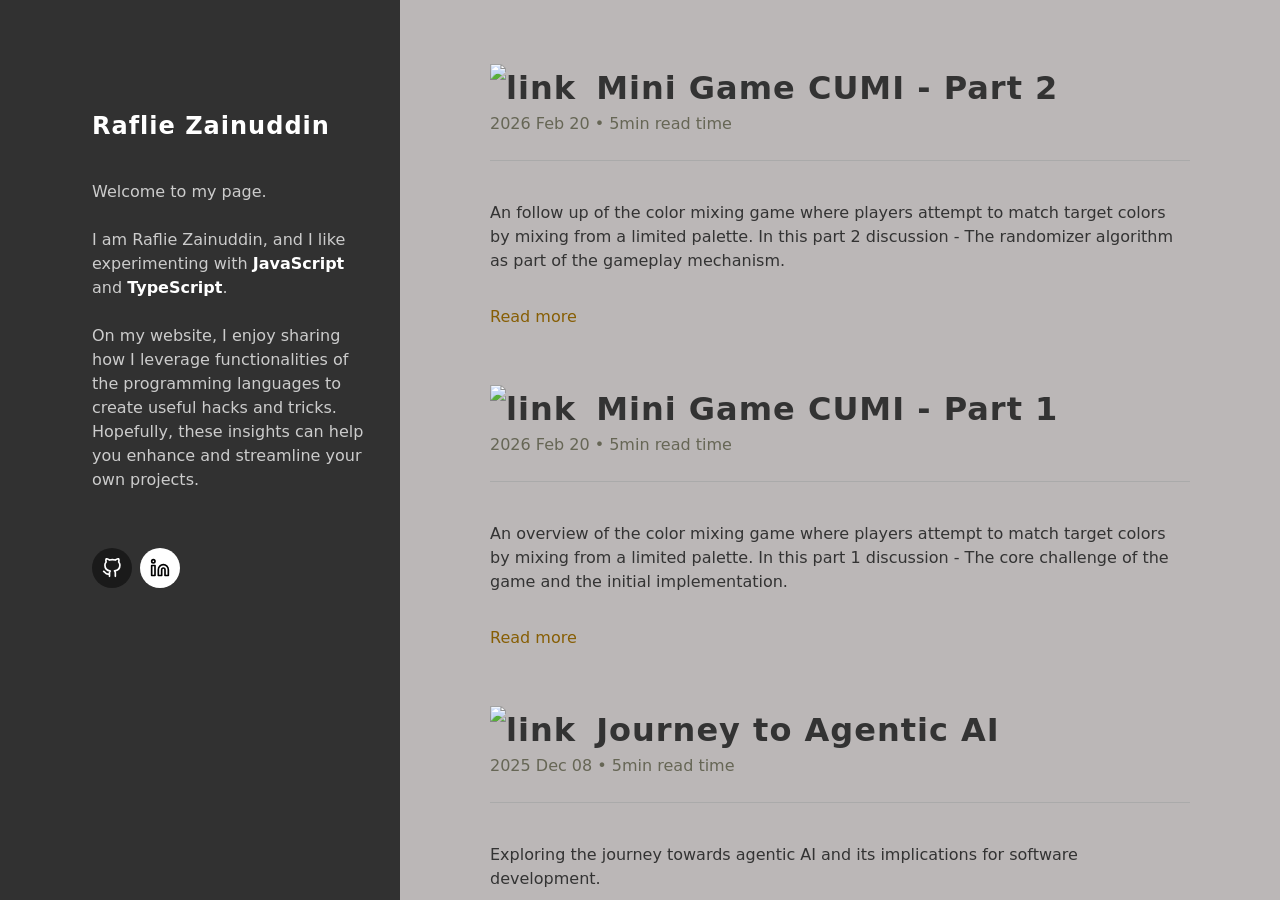
==== docs/index.html @ eeb4c4b3 "Fix description for Mini Game CUMI - Part 2" ====
<!DOCTYPE html>

<meta name="title" content="raflie.com | Home" />
<meta name="description" content="I enjoy sharing how I leverage functionalities of the programming languages to create useful hacks and tricks. Hopefully, these insights can help you enhance and streamline your own projects." />
<meta name="keywords" content="typescript,programming,javascript,software engineering,array,data structure" />
<meta name="robots" content="index, follow" />
<meta http-equiv="Content-Type" content="text/html; charset=utf-8" />
<meta name="language" content="English" />
<meta name="revisit-after" content="30 days" />
<meta name="author" content="Raflie Zainuddin <rafolwen98@gmail.com>" />
<meta name="viewport" content="width=device-width, initial-scale=1.0" />

<head>
  <link rel="stylesheet" href="index.css" />
  <title>raflie.com | Home</title>
</head>

<style>
  .header-container {
    flex-shrink: 0;
    flex-grow: 0;
    flex-basis: 400px;
    background: #313131;
    min-height: 100dvh;
    min-height: 100vh;
  }

  .header-content {
    padding-top: 24px;
    padding-right: 32px;
    padding-bottom: 24px;
    padding-left: 92px;
  }

  .content-container {
    flex: 1;
    height: 100dvh;
    height: 100vh;
    overflow-y: auto;
    background-color: #bbb7b7;
    color: #333;
  }

  .content-content {
    padding: 64px 72px;
    max-width: 700px;
    margin: auto;
  }

  .blog-title {
    font-weight: 700;
    font-size: 32px;
    letter-spacing: 1px;
  }

  .blog-timestamp {
    color: #665;
  }

  @media (max-width: 768px) {
    .header-container {
      flex: 1;
      background: #313131;
      min-height: unset;
      min-height: unset;
    }

    .header-content {
      padding: 32px 40px;
    }

    .content-container {
      height: unset;
      height: unset;
    }

    .content-content {
      padding: 40px;
    }
  }
</style>

<body>
  <div class="flex-row md-flex-col width-full">
    <div class="flex-col header-container">
      <div class="flex-col header-content" style="gap: 24px">
        <div style="padding-top: 60px"></div>
        <div style="letter-spacing: 1px; padding-bottom: 12px">
          <a
            href="https://raflie.com/#"
            style="font-size: 24px; font-weight: 700; color: white"
            >Raflie Zainuddin</a
          >
        </div>
        <div style="color: #cccccc; font-size: 16px; font-weight: 400">
          Welcome to my page.
        </div>
        <div style="color: #cccccc; font-size: 16px; font-weight: 400">
          I am Raflie Zainuddin, and I like experimenting with
          <span style="color: white; font-weight: 700">JavaScript</span> and
          <span style="color: white; font-weight: 700">TypeScript</span>.
        </div>
        <div style="color: #cccccc; font-size: 16px; font-weight: 400">
          On my website, I enjoy sharing how I leverage functionalities of the
          programming languages to create useful hacks and tricks. Hopefully,
          these insights can help you enhance and streamline your own projects.
        </div>

        <div style="display: flex; margin-top: 32px; gap: 8px">
          <div style="background-color: #1a1a1a; border-radius: 999px">
            <a
              href="https://github.com/ye-yu"
              style="
                display: flex;
                align-items: center;
                justify-content: center;
                width: 40px;
                height: 40px;
              "
            >
              <svg
                style="stroke: white"
                xmlns="http://www.w3.org/2000/svg"
                width="20"
                height="20"
                viewBox="0 0 24 24"
                fill="none"
                stroke="currentColor"
                stroke-width="2"
                stroke-linecap="round"
                stroke-linejoin="round"
                class="feather feather-github"
              >
                <path
                  d="M9 19c-5 1.5-5-2.5-7-3m14 6v-3.87a3.37 3.37 0 0 0-.94-2.61c3.14-.35 6.44-1.54 6.44-7A5.44 5.44 0 0 0 20 4.77 5.07 5.07 0 0 0 19.91 1S18.73.65 16 2.48a13.38 13.38 0 0 0-7 0C6.27.65 5.09 1 5.09 1A5.07 5.07 0 0 0 5 4.77a5.44 5.44 0 0 0-1.5 3.78c0 5.42 3.3 6.61 6.44 7A3.37 3.37 0 0 0 9 18.13V22"
                ></path>
              </svg>
            </a>
          </div>

          <div style="background-color: white; border-radius: 999px">
            <a
              href="https://linkedin.com/in/raflie"
              style="
                display: flex;
                align-items: center;
                justify-content: center;
                min-width: 40px;
                height: 40px;
                gap: 8px;
              "
            >
              <svg
                style="stroke: black"
                xmlns="http://www.w3.org/2000/svg"
                width="20"
                height="20"
                viewBox="0 0 24 24"
                fill="none"
                stroke="currentColor"
                stroke-width="2"
                stroke-linecap="round"
                stroke-linejoin="round"
                class="feather feather-linkedin"
              >
                <path
                  d="M16 8a6 6 0 0 1 6 6v7h-4v-7a2 2 0 0 0-2-2 2 2 0 0 0-2 2v7h-4v-7a6 6 0 0 1 6-6z"
                ></path>
                <rect x="2" y="9" width="4" height="12"></rect>
                <circle cx="4" cy="4" r="2"></circle>
              </svg>
            </a>
          </div>
        </div>
      </div>
    </div>
    <div class="content-container">
      <div class="flex-col content-content" style="gap: 40px">
        <div class="flex-col" name="blog-container" style="gap: 24px">
  <div class="flex-col" name="blog-header">
    
    <div class="blog-title">
      <span style="padding-right: 8px">
        <img src="assets/link.svg" alt="link" />
      </span>
      <a href="008-mini-game-CUMI-p2.html" style="color: #333; font-weight: 700">
        Mini Game CUMI - Part 2
      </a>
    </div>
    <div class="blog-timestamp">2026 Feb 20 &bull; 5min read time</div>
  </div>
  <div class="divider"></div>
  <div class="flex-col" name="blog-content"><p>An follow up of the color mixing game where players attempt to match target colors by mixing from a limited palette. In this part 2 discussion - The randomizer algorithm as part of the gameplay mechanism.</p>

<p><a href="008-mini-game-CUMI-p2.html">Read more</a></p></div>
</div>

<div class="flex-col" name="blog-container" style="gap: 24px">
  <div class="flex-col" name="blog-header">
    
    <div class="blog-title">
      <span style="padding-right: 8px">
        <img src="assets/link.svg" alt="link" />
      </span>
      <a href="007-mini-game-CUMI-p1.html" style="color: #333; font-weight: 700">
        Mini Game CUMI - Part 1
      </a>
    </div>
    <div class="blog-timestamp">2026 Feb 20 &bull; 5min read time</div>
  </div>
  <div class="divider"></div>
  <div class="flex-col" name="blog-content"><p>An overview of the color mixing game where players attempt to match target colors by mixing from a limited palette. In this part 1 discussion - The core challenge of the game and the initial implementation.</p>

<p><a href="007-mini-game-CUMI-p1.html">Read more</a></p></div>
</div>

<div class="flex-col" name="blog-container" style="gap: 24px">
  <div class="flex-col" name="blog-header">
    
    <div class="blog-title">
      <span style="padding-right: 8px">
        <img src="assets/link.svg" alt="link" />
      </span>
      <a href="006-journey-to-agentic-ai.html" style="color: #333; font-weight: 700">
        Journey to Agentic AI
      </a>
    </div>
    <div class="blog-timestamp">2025 Dec 08 &bull; 5min read time</div>
  </div>
  <div class="divider"></div>
  <div class="flex-col" name="blog-content"><p>Exploring the journey towards agentic AI and its implications for software development.</p>

<p><a href="006-journey-to-agentic-ai.html">Read more</a></p></div>
</div>

<div class="flex-col" name="blog-container" style="gap: 24px">
  <div class="flex-col" name="blog-header">
    
    <div class="blog-title">
      <span style="padding-right: 8px">
        <img src="assets/link.svg" alt="link" />
      </span>
      <a href="005-most-used-js-utils.html" style="color: #333; font-weight: 700">
        My most used JS utils
      </a>
    </div>
    <div class="blog-timestamp">2025 May 20 &bull; 5min read time</div>
  </div>
  <div class="divider"></div>
  <div class="flex-col" name="blog-content"><p>A collection of my most used JS utils: range, delays, chunked, and rate limiters</p>

<p><a href="005-most-used-js-utils.html">Read more</a></p></div>
</div>

<div class="flex-col" name="blog-container" style="gap: 24px">
  <div class="flex-col" name="blog-header">
    
    <div class="blog-title">
      <span style="padding-right: 8px">
        <img src="assets/link.svg" alt="link" />
      </span>
      <a href="004-fun-with-js-array.html" style="color: #333; font-weight: 700">
        Fun with JS Proxy | Array View
      </a>
    </div>
    <div class="blog-timestamp">2024 July 31 &bull; 5min read time</div>
  </div>
  <div class="divider"></div>
  <div class="flex-col" name="blog-content"><p>Learn how to use JavaScript&#39;s Proxy object to simplify accessing elements in an array by their unique identifier. This approach eliminates redundancy by allowing direct access to array elements using keys, while maintaining standard array functionalities. The implementation involves creating a custom <code>toArrayView</code> function that uses Proxy to enhance array behavior.</p>

<p><a href="004-fun-with-js-array.html">Read more</a></p></div>
</div>

<div class="flex-col" name="blog-container" style="gap: 24px">
  <div class="flex-col" name="blog-header">
    
    <div class="blog-title">
      <span style="padding-right: 8px">
        <img src="assets/link.svg" alt="link" />
      </span>
      <a href="003-2023_05_01_nestjs_event_listener_abstract_class_factory.html" style="color: #333; font-weight: 700">
        [NestJS] Event listener class factory
      </a>
    </div>
    <div class="blog-timestamp">2024 Sep 01 &bull; 7min read time</div>
  </div>
  <div class="divider"></div>
  <div class="flex-col" name="blog-content"><p>In this blog post, I discover a new technique in instantiating an event listener class in NestJS with the help of NestJS Event Emitter package. This helps in TypeScript compiler to notify missing implemented property with the correct event data class.</p>

<p><a href="003-2023_05_01_nestjs_event_listener_abstract_class_factory.html">Read more</a></p></div>
</div>

<div class="flex-col" name="blog-container" style="gap: 24px">
  <div class="flex-col" name="blog-header">
    
    <div class="blog-title">
      <span style="padding-right: 8px">
        <img src="assets/link.svg" alt="link" />
      </span>
      <a href="002-2023_05_00_golang_convert_struct_to_map.html" style="color: #333; font-weight: 700">
        [Golang] Convert struct to map
      </a>
    </div>
    <div class="blog-timestamp">2023 Jun 01 &bull; 4min read time</div>
  </div>
  <div class="divider"></div>
  <div class="flex-col" name="blog-content"><p>I demonstrate how to use Golang reflect package to retrieve exported struct fields and value to convert them into a map of key string recursively</p>

<p><a href="002-2023_05_00_golang_convert_struct_to_map.html">Read more</a></p></div>
</div>

<div class="flex-col" name="blog-container" style="gap: 24px">
  <div class="flex-col" name="blog-header">
    
    <div class="blog-title">
      <span style="padding-right: 8px">
        <img src="assets/link.svg" alt="link" />
      </span>
      <a href="001-2023_05_00_python_list_stream.html" style="color: #333; font-weight: 700">
        Python list stream
      </a>
    </div>
    <div class="blog-timestamp">2023 May 1st &bull; 3min read time</div>
  </div>
  <div class="divider"></div>
  <div class="flex-col" name="blog-content"><p>Inspired by Java Streams util, I built a similar utility class that is lightweight and has less lines of code</p>

<p><a href="001-2023_05_00_python_list_stream.html">Read more</a></p></div>
</div>

      </div>
    </div>
  </div>
</body>

<link
  rel="stylesheet"
  href="https://cdnjs.cloudflare.com/ajax/libs/highlight.js/11.9.0/styles/default.min.css"
/>
<script src="https://cdnjs.cloudflare.com/ajax/libs/highlight.js/11.9.0/highlight.min.js"></script>
<script src="https://cdnjs.cloudflare.com/ajax/libs/highlight.js/11.9.0/languages/typescript.min.js"></script>
<script src="https://cdnjs.cloudflare.com/ajax/libs/highlight.js/11.9.0/languages/go.min.js"></script>

<style>
  .hljs {
    border-radius: 4px;
    background-color: #afacac;
  }
</style>
---- docs/index.css ----
:root {
  font-family: Inter, system-ui, Avenir, Helvetica, Arial, sans-serif;
  /* font-family: "Roboto Mono", "Courier New", Courier, monospace; */
  line-height: 1.5;
  font-weight: 400;

  color-scheme: light dark;
  color: rgba(255, 255, 255, 0.87);
  background-color: #242424;

  font-synthesis: none;
  text-rendering: optimizeLegibility;
  -webkit-font-smoothing: antialiased;
  -moz-osx-font-smoothing: grayscale;
}

a {
  font-weight: 500;
  color: #875e04;
  text-decoration: inherit;
}

a:hover {
  color: #a1720e;
  text-decoration: underline;
}

body {
  margin: 0;
  display: flex;
  place-items: center;
  min-width: 320px;
  min-height: 100vh;
}

h1 {
  font-size: 32px;
  line-height: 1.1;
}

h2 {
  font-size: 28px;
  line-height: 1.1;
}

h3 {
  font-size: 24px;
  line-height: 1.1;
}

#app {
  width: 100%;
  height: 100vh;
  height: 100dvh;
  background-color: #545b65;
}

.logo {
  height: 6em;
  padding: 1.5em;
  will-change: filter;
  transition: filter 300ms;
}
.logo:hover {
  filter: drop-shadow(0 0 2em #646cffaa);
}
.logo.vanilla:hover {
  filter: drop-shadow(0 0 2em #3178c6aa);
}

.card {
  padding: 2em;
}

.read-the-docs {
  color: #888;
}

button {
  border-radius: 8px;
  border: 1px solid transparent;
  padding: 0.6em 1.2em;
  font-size: 1em;
  font-weight: 500;
  font-family: inherit;
  background-color: #1a1a1a;
  cursor: pointer;
  transition: transform 0.25s;
}
button:hover {
  transform: translate(-1px, -1px);
}
button:focus,
button:focus-visible {
  outline: 4px auto -webkit-focus-ring-color;
}

@media (prefers-color-scheme: light) {
  :root {
    color: #213547;
    background-color: #ffffff;
  }
  a:hover {
    color: #747bff;
  }
  button {
    background-color: #f9f9f9;
  }
}

.flex-col {
  display: flex;
  flex-direction: column;
}

.flex-row {
  display: flex;
  flex-direction: row;
}

@media (max-width: 768px) {
  .md-flex-col {
    display: flex;
    flex-direction: column;
  }

  .md-flex-row {
    display: flex;
    flex-direction: row;
  }
}

.px-40px {
  padding-left: 40px;
  padding-right: 40px;
}

.font-bold-16px {
  font-weight: bold;
  font-size: 16px;
}

.font-bold-12px {
  font-weight: bold;
  font-size: 12px;
}

.button-default {
  display: inline-block;
  background-color: #0076cb;
  font-weight: bold;
  font-size: 12px;
  border-radius: 4px;
}

.button-default:focus-visible,
.button-default:focus,
.button-default:active {
  outline: none;
}

.color-p1 {
  color: #6ec2ff;
}

.main-section {
  padding-top: 20px;
  padding-bottom: 20px;
  background-image: url(./assets/bg.png);
  background-position: center;
  background-size: cover;
}

.divider {
  height: 1px;
  width: 100%;
  background-color: #aaa;
}

code {
  background-color: #aaa;
  padding: 2px;
}

.width-full {
  width: 100%;
}
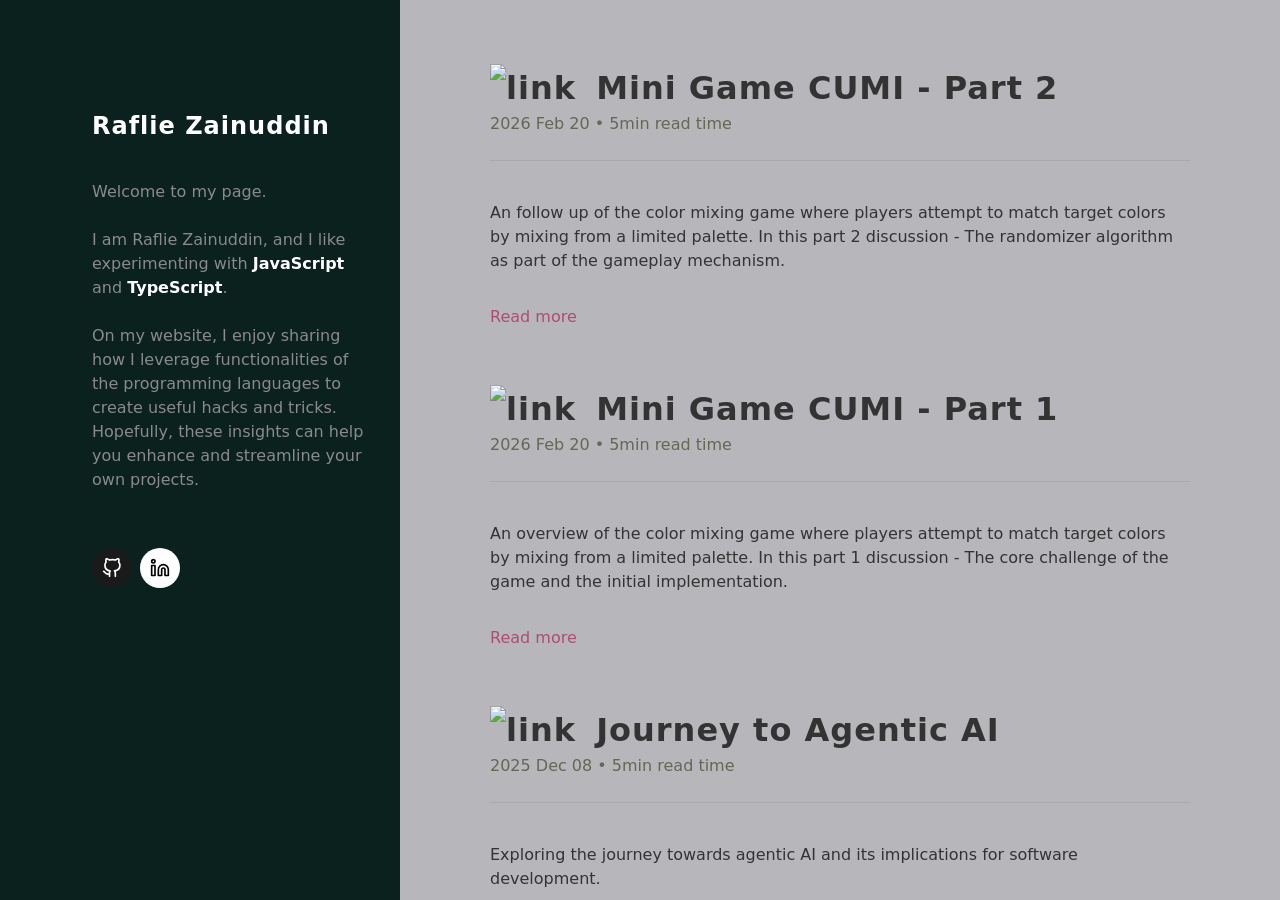
==== commit 6d350d24: "change color scheme" ====
--- a/docs/index.html
+++ b/docs/index.html
@@ -20,7 +20,7 @@
     flex-shrink: 0;
     flex-grow: 0;
     flex-basis: 400px;
-    background: #313131;
+    background: #0a211e;
     min-height: 100dvh;
     min-height: 100vh;
   }
@@ -37,7 +37,7 @@
     height: 100dvh;
     height: 100vh;
     overflow-y: auto;
-    background-color: #bbb7b7;
+    background-color: #b7b7bb;
     color: #333;
   }
 
@@ -71,12 +71,17 @@
 
     .content-container {
       height: unset;
-      height: unset;
     }
 
     .content-content {
       padding: 40px;
     }
+  }
+
+  .header-text {
+    color: #8a8a8a;
+    font-size: 16px;
+    font-weight: 400
   }
 </style>
 
@@ -86,21 +91,17 @@
       <div class="flex-col header-content" style="gap: 24px">
         <div style="padding-top: 60px"></div>
         <div style="letter-spacing: 1px; padding-bottom: 12px">
-          <a
-            href="https://raflie.com/#"
-            style="font-size: 24px; font-weight: 700; color: white"
-            >Raflie Zainuddin</a
-          >
-        </div>
-        <div style="color: #cccccc; font-size: 16px; font-weight: 400">
+          <a href="https://raflie.com/#" style="font-size: 24px; font-weight: 700; color: white">Raflie Zainuddin</a>
+        </div>
+        <div class="header-text">
           Welcome to my page.
         </div>
-        <div style="color: #cccccc; font-size: 16px; font-weight: 400">
+        <div class="header-text">
           I am Raflie Zainuddin, and I like experimenting with
           <span style="color: white; font-weight: 700">JavaScript</span> and
           <span style="color: white; font-weight: 700">TypeScript</span>.
         </div>
-        <div style="color: #cccccc; font-size: 16px; font-weight: 400">
+        <div class="header-text">
           On my website, I enjoy sharing how I leverage functionalities of the
           programming languages to create useful hacks and tricks. Hopefully,
           these insights can help you enhance and streamline your own projects.
@@ -108,64 +109,36 @@
 
         <div style="display: flex; margin-top: 32px; gap: 8px">
           <div style="background-color: #1a1a1a; border-radius: 999px">
-            <a
-              href="https://github.com/ye-yu"
-              style="
+            <a href="https://github.com/ye-yu" style="
                 display: flex;
                 align-items: center;
                 justify-content: center;
                 width: 40px;
                 height: 40px;
-              "
-            >
-              <svg
-                style="stroke: white"
-                xmlns="http://www.w3.org/2000/svg"
-                width="20"
-                height="20"
-                viewBox="0 0 24 24"
-                fill="none"
-                stroke="currentColor"
-                stroke-width="2"
-                stroke-linecap="round"
-                stroke-linejoin="round"
-                class="feather feather-github"
-              >
+              ">
+              <svg style="stroke: white" xmlns="http://www.w3.org/2000/svg" width="20" height="20" viewBox="0 0 24 24"
+                fill="none" stroke="currentColor" stroke-width="2" stroke-linecap="round" stroke-linejoin="round"
+                class="feather feather-github">
                 <path
-                  d="M9 19c-5 1.5-5-2.5-7-3m14 6v-3.87a3.37 3.37 0 0 0-.94-2.61c3.14-.35 6.44-1.54 6.44-7A5.44 5.44 0 0 0 20 4.77 5.07 5.07 0 0 0 19.91 1S18.73.65 16 2.48a13.38 13.38 0 0 0-7 0C6.27.65 5.09 1 5.09 1A5.07 5.07 0 0 0 5 4.77a5.44 5.44 0 0 0-1.5 3.78c0 5.42 3.3 6.61 6.44 7A3.37 3.37 0 0 0 9 18.13V22"
-                ></path>
+                  d="M9 19c-5 1.5-5-2.5-7-3m14 6v-3.87a3.37 3.37 0 0 0-.94-2.61c3.14-.35 6.44-1.54 6.44-7A5.44 5.44 0 0 0 20 4.77 5.07 5.07 0 0 0 19.91 1S18.73.65 16 2.48a13.38 13.38 0 0 0-7 0C6.27.65 5.09 1 5.09 1A5.07 5.07 0 0 0 5 4.77a5.44 5.44 0 0 0-1.5 3.78c0 5.42 3.3 6.61 6.44 7A3.37 3.37 0 0 0 9 18.13V22">
+                </path>
               </svg>
             </a>
           </div>
 
           <div style="background-color: white; border-radius: 999px">
-            <a
-              href="https://linkedin.com/in/raflie"
-              style="
+            <a href="https://linkedin.com/in/raflie" style="
                 display: flex;
                 align-items: center;
                 justify-content: center;
                 min-width: 40px;
                 height: 40px;
                 gap: 8px;
-              "
-            >
-              <svg
-                style="stroke: black"
-                xmlns="http://www.w3.org/2000/svg"
-                width="20"
-                height="20"
-                viewBox="0 0 24 24"
-                fill="none"
-                stroke="currentColor"
-                stroke-width="2"
-                stroke-linecap="round"
-                stroke-linejoin="round"
-                class="feather feather-linkedin"
-              >
-                <path
-                  d="M16 8a6 6 0 0 1 6 6v7h-4v-7a2 2 0 0 0-2-2 2 2 0 0 0-2 2v7h-4v-7a6 6 0 0 1 6-6z"
-                ></path>
+              ">
+              <svg style="stroke: black" xmlns="http://www.w3.org/2000/svg" width="20" height="20" viewBox="0 0 24 24"
+                fill="none" stroke="currentColor" stroke-width="2" stroke-linecap="round" stroke-linejoin="round"
+                class="feather feather-linkedin">
+                <path d="M16 8a6 6 0 0 1 6 6v7h-4v-7a2 2 0 0 0-2-2 2 2 0 0 0-2 2v7h-4v-7a6 6 0 0 1 6-6z"></path>
                 <rect x="2" y="9" width="4" height="12"></rect>
                 <circle cx="4" cy="4" r="2"></circle>
               </svg>
@@ -333,10 +306,7 @@
   </div>
 </body>
 
-<link
-  rel="stylesheet"
-  href="https://cdnjs.cloudflare.com/ajax/libs/highlight.js/11.9.0/styles/default.min.css"
-/>
+<link rel="stylesheet" href="https://cdnjs.cloudflare.com/ajax/libs/highlight.js/11.9.0/styles/default.min.css" />
 <script src="https://cdnjs.cloudflare.com/ajax/libs/highlight.js/11.9.0/highlight.min.js"></script>
 <script src="https://cdnjs.cloudflare.com/ajax/libs/highlight.js/11.9.0/languages/typescript.min.js"></script>
 <script src="https://cdnjs.cloudflare.com/ajax/libs/highlight.js/11.9.0/languages/go.min.js"></script>
@@ -346,4 +316,4 @@
     border-radius: 4px;
     background-color: #afacac;
   }
-</style>
+</style>
--- a/docs/index.css
+++ b/docs/index.css
@@ -16,12 +16,12 @@
 
 a {
   font-weight: 500;
-  color: #875e04;
+  color: #af4c72;
   text-decoration: inherit;
 }
 
 a:hover {
-  color: #a1720e;
+  color: #843553;
   text-decoration: underline;
 }
 
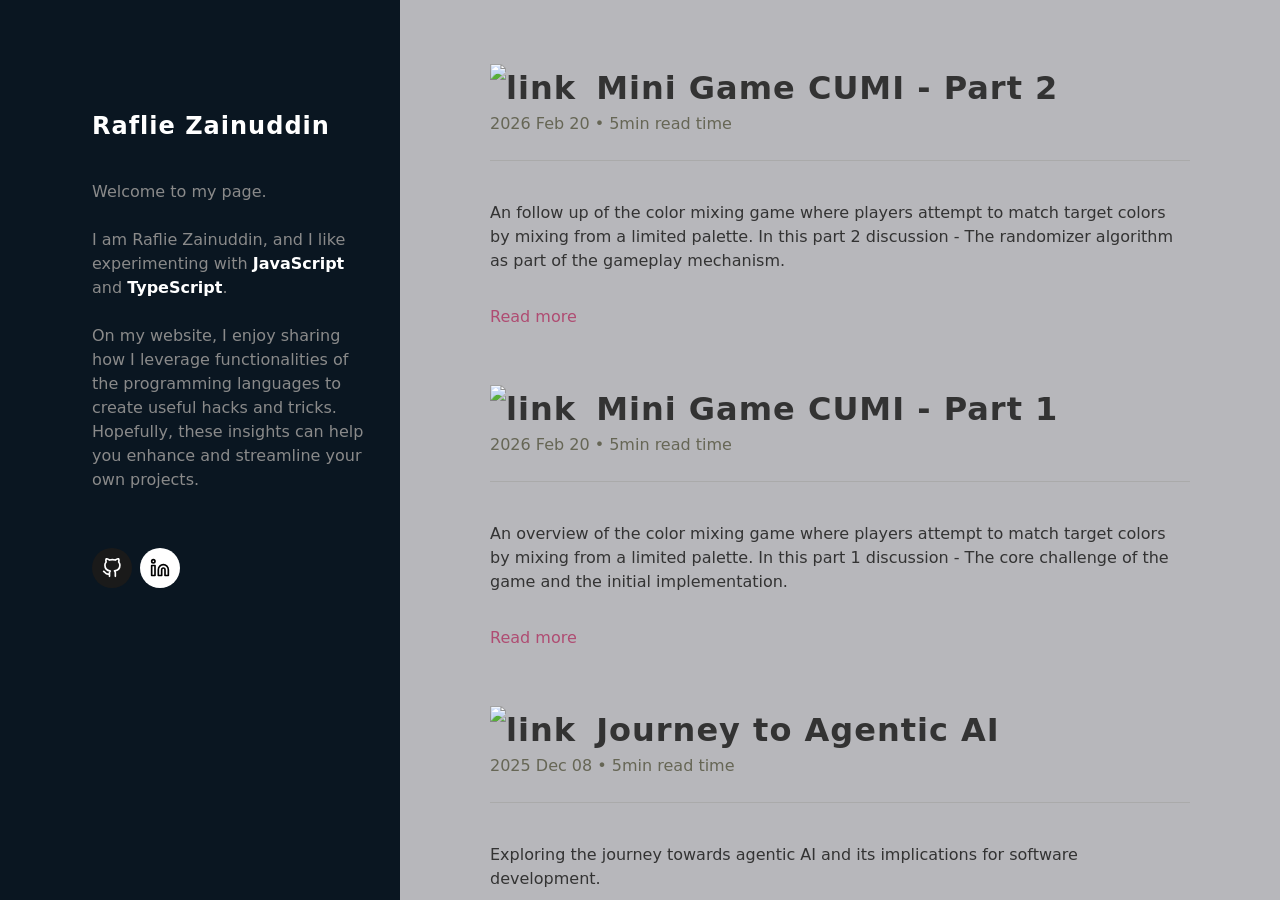
==== commit c3ef3ce4: "fix header color scheme" ====
--- a/docs/index.html
+++ b/docs/index.html
@@ -20,7 +20,7 @@
     flex-shrink: 0;
     flex-grow: 0;
     flex-basis: 400px;
-    background: #0a211e;
+    background: #0a1621;
     min-height: 100dvh;
     min-height: 100vh;
   }
@@ -60,7 +60,6 @@
   @media (max-width: 768px) {
     .header-container {
       flex: 1;
-      background: #313131;
       min-height: unset;
       min-height: unset;
     }
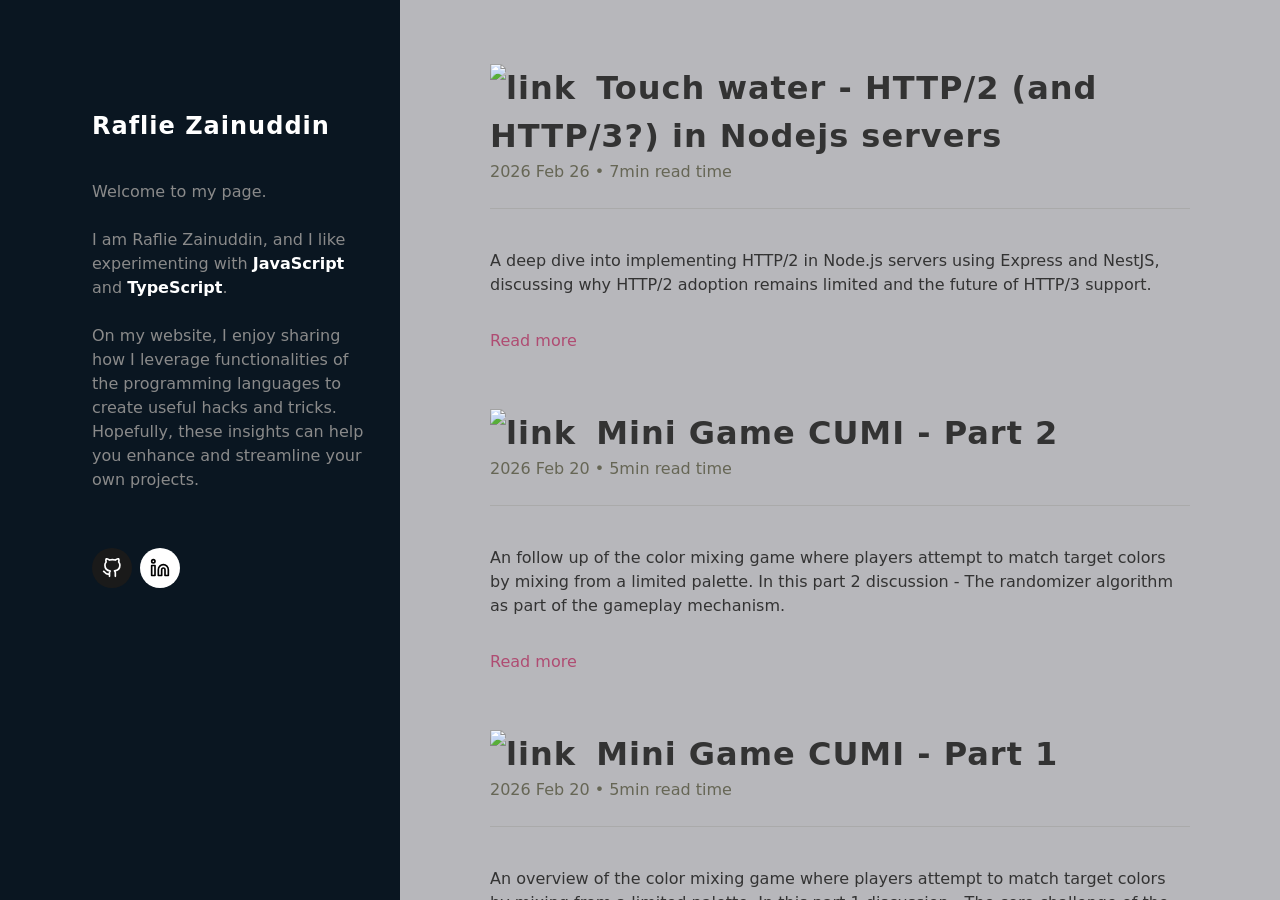
==== commit 228b0507: "Add 009 HTTP/2 (and HTTP/3?) in Nodejs servers" ====
--- a/docs/index.html
+++ b/docs/index.html
@@ -155,6 +155,25 @@
       <span style="padding-right: 8px">
         <img src="assets/link.svg" alt="link" />
       </span>
+      <a href="009-nodejs-with-http2.html" style="color: #333; font-weight: 700">
+        Touch water - HTTP/2 (and HTTP/3?) in Nodejs servers
+      </a>
+    </div>
+    <div class="blog-timestamp">2026 Feb 26 &bull; 7min read time</div>
+  </div>
+  <div class="divider"></div>
+  <div class="flex-col" name="blog-content"><p>A deep dive into implementing HTTP/2 in Node.js servers using Express and NestJS, discussing why HTTP/2 adoption remains limited and the future of HTTP/3 support.</p>
+
+<p><a href="009-nodejs-with-http2.html">Read more</a></p></div>
+</div>
+
+<div class="flex-col" name="blog-container" style="gap: 24px">
+  <div class="flex-col" name="blog-header">
+    
+    <div class="blog-title">
+      <span style="padding-right: 8px">
+        <img src="assets/link.svg" alt="link" />
+      </span>
       <a href="008-mini-game-CUMI-p2.html" style="color: #333; font-weight: 700">
         Mini Game CUMI - Part 2
       </a>
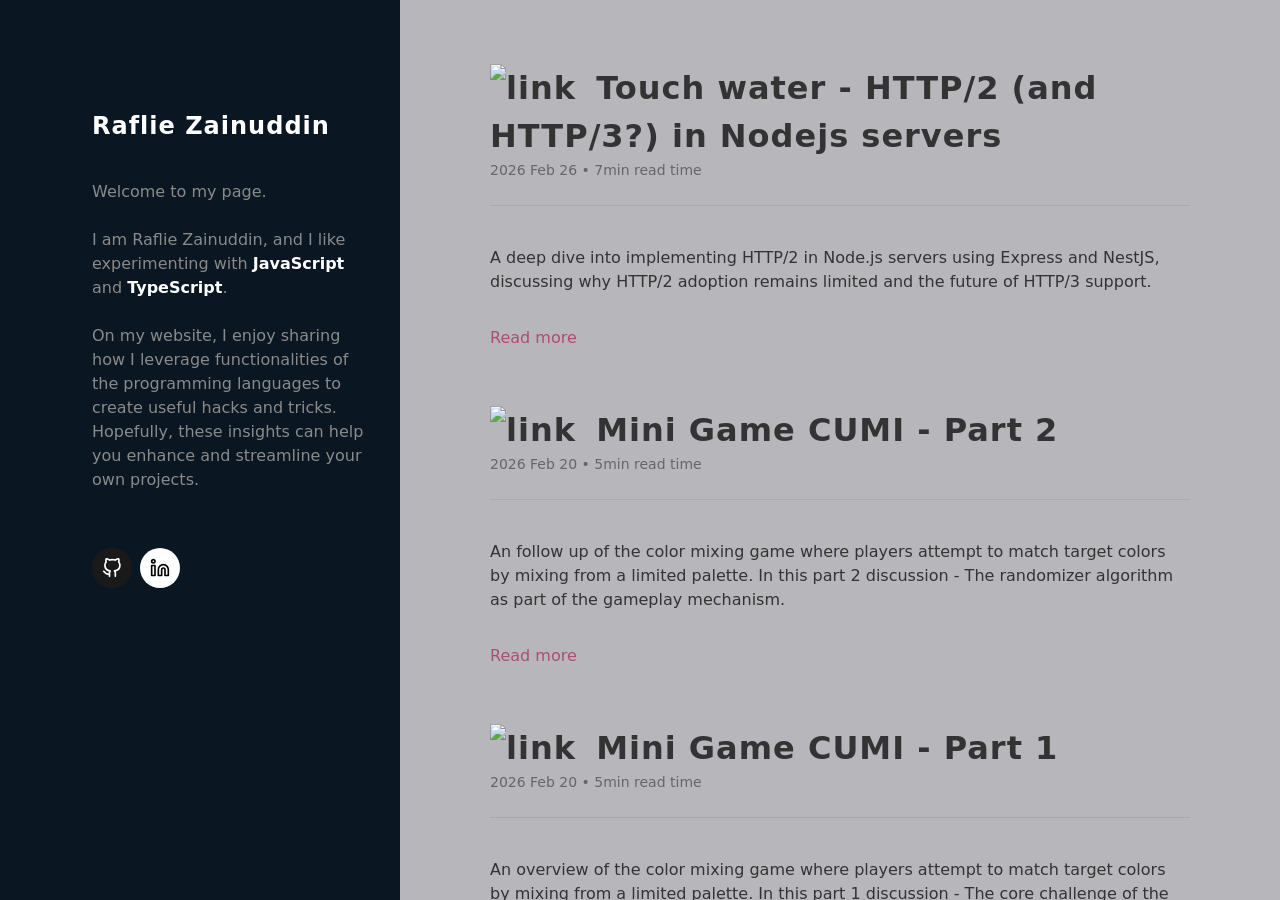
==== commit 6d440fde: "Fix blog style" ====
--- a/docs/index.html
+++ b/docs/index.html
@@ -54,7 +54,17 @@
   }
 
   .blog-timestamp {
-    color: #665;
+    color: #666;
+    letter-spacing: 3%;
+    font-size: 14px;
+  }
+
+  .blog-content blockquote {
+    border-left: 2px solid #666;
+    margin: 0;
+    padding-left: 40px;
+    background: #ccc;
+    color: #666;
   }
 
   @media (max-width: 768px) {
@@ -155,7 +165,7 @@
       <span style="padding-right: 8px">
         <img src="assets/link.svg" alt="link" />
       </span>
-      <a href="009-nodejs-with-http2.html" style="color: #333; font-weight: 700">
+      <a href="009-nodejs-with-http2.html" style="color: #333; font-weight: 700; letter-spacing: -5%;">
         Touch water - HTTP/2 (and HTTP/3?) in Nodejs servers
       </a>
     </div>
@@ -174,7 +184,7 @@
       <span style="padding-right: 8px">
         <img src="assets/link.svg" alt="link" />
       </span>
-      <a href="008-mini-game-CUMI-p2.html" style="color: #333; font-weight: 700">
+      <a href="008-mini-game-CUMI-p2.html" style="color: #333; font-weight: 700; letter-spacing: -5%;">
         Mini Game CUMI - Part 2
       </a>
     </div>
@@ -193,7 +203,7 @@
       <span style="padding-right: 8px">
         <img src="assets/link.svg" alt="link" />
       </span>
-      <a href="007-mini-game-CUMI-p1.html" style="color: #333; font-weight: 700">
+      <a href="007-mini-game-CUMI-p1.html" style="color: #333; font-weight: 700; letter-spacing: -5%;">
         Mini Game CUMI - Part 1
       </a>
     </div>
@@ -212,7 +222,7 @@
       <span style="padding-right: 8px">
         <img src="assets/link.svg" alt="link" />
       </span>
-      <a href="006-journey-to-agentic-ai.html" style="color: #333; font-weight: 700">
+      <a href="006-journey-to-agentic-ai.html" style="color: #333; font-weight: 700; letter-spacing: -5%;">
         Journey to Agentic AI
       </a>
     </div>
@@ -231,7 +241,7 @@
       <span style="padding-right: 8px">
         <img src="assets/link.svg" alt="link" />
       </span>
-      <a href="005-most-used-js-utils.html" style="color: #333; font-weight: 700">
+      <a href="005-most-used-js-utils.html" style="color: #333; font-weight: 700; letter-spacing: -5%;">
         My most used JS utils
       </a>
     </div>
@@ -250,7 +260,7 @@
       <span style="padding-right: 8px">
         <img src="assets/link.svg" alt="link" />
       </span>
-      <a href="004-fun-with-js-array.html" style="color: #333; font-weight: 700">
+      <a href="004-fun-with-js-array.html" style="color: #333; font-weight: 700; letter-spacing: -5%;">
         Fun with JS Proxy | Array View
       </a>
     </div>
@@ -269,7 +279,7 @@
       <span style="padding-right: 8px">
         <img src="assets/link.svg" alt="link" />
       </span>
-      <a href="003-2023_05_01_nestjs_event_listener_abstract_class_factory.html" style="color: #333; font-weight: 700">
+      <a href="003-2023_05_01_nestjs_event_listener_abstract_class_factory.html" style="color: #333; font-weight: 700; letter-spacing: -5%;">
         [NestJS] Event listener class factory
       </a>
     </div>
@@ -288,7 +298,7 @@
       <span style="padding-right: 8px">
         <img src="assets/link.svg" alt="link" />
       </span>
-      <a href="002-2023_05_00_golang_convert_struct_to_map.html" style="color: #333; font-weight: 700">
+      <a href="002-2023_05_00_golang_convert_struct_to_map.html" style="color: #333; font-weight: 700; letter-spacing: -5%;">
         [Golang] Convert struct to map
       </a>
     </div>
@@ -307,7 +317,7 @@
       <span style="padding-right: 8px">
         <img src="assets/link.svg" alt="link" />
       </span>
-      <a href="001-2023_05_00_python_list_stream.html" style="color: #333; font-weight: 700">
+      <a href="001-2023_05_00_python_list_stream.html" style="color: #333; font-weight: 700; letter-spacing: -5%;">
         Python list stream
       </a>
     </div>
--- a/docs/index.css
+++ b/docs/index.css
@@ -61,9 +61,11 @@
   will-change: filter;
   transition: filter 300ms;
 }
+
 .logo:hover {
   filter: drop-shadow(0 0 2em #646cffaa);
 }
+
 .logo.vanilla:hover {
   filter: drop-shadow(0 0 2em #3178c6aa);
 }
@@ -87,9 +89,11 @@
   cursor: pointer;
   transition: transform 0.25s;
 }
+
 button:hover {
   transform: translate(-1px, -1px);
 }
+
 button:focus,
 button:focus-visible {
   outline: 4px auto -webkit-focus-ring-color;
@@ -100,9 +104,11 @@
     color: #213547;
     background-color: #ffffff;
   }
+
   a:hover {
     color: #747bff;
   }
+
   button {
     background-color: #f9f9f9;
   }
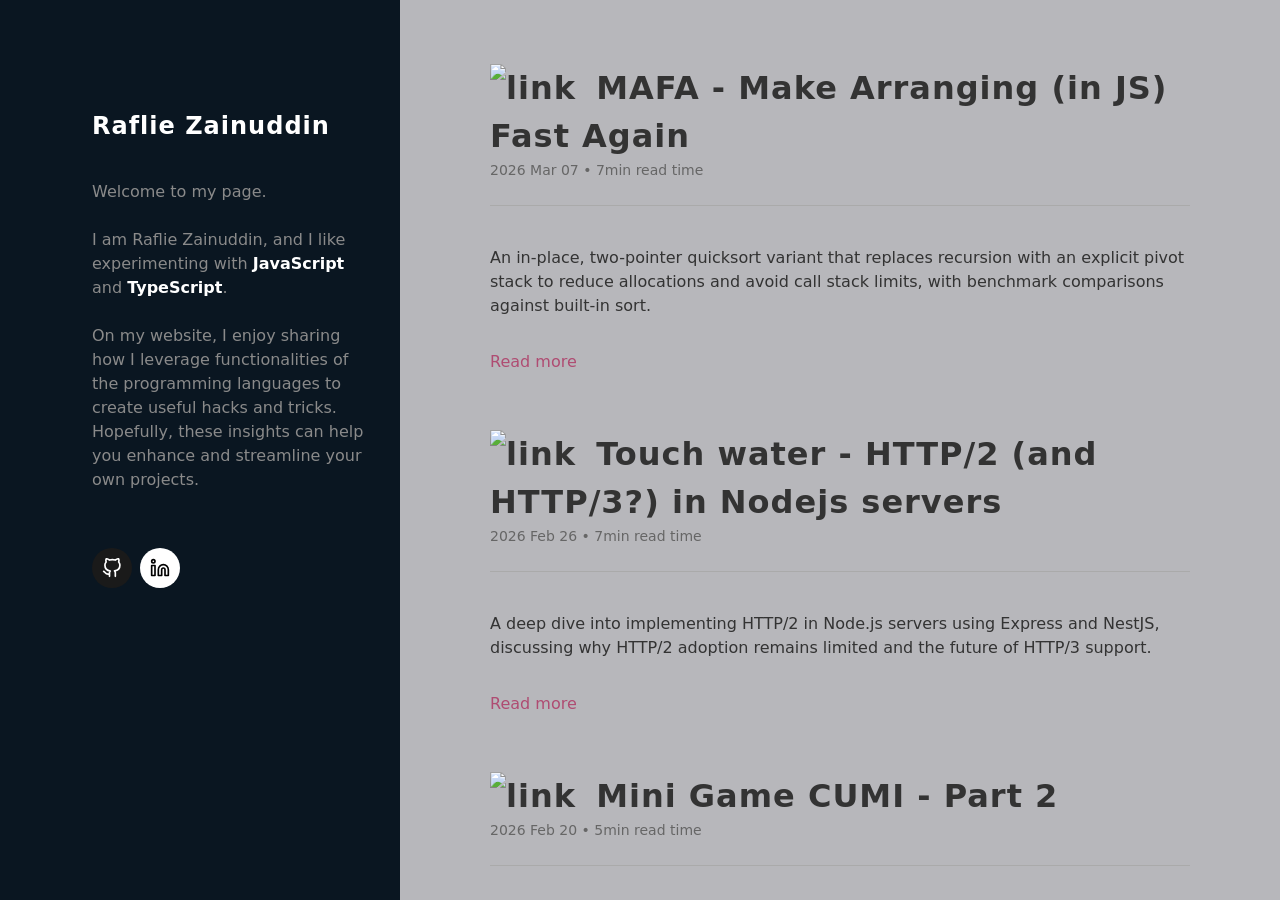
==== commit bca78e46: "Add MAFA" ====
--- a/docs/index.html
+++ b/docs/index.html
@@ -59,7 +59,7 @@
     font-size: 14px;
   }
 
-  .blog-content blockquote {
+  blockquote {
     border-left: 2px solid #666;
     margin: 0;
     padding-left: 40px;
@@ -165,6 +165,25 @@
       <span style="padding-right: 8px">
         <img src="assets/link.svg" alt="link" />
       </span>
+      <a href="010-make-arranging-fast-again.html" style="color: #333; font-weight: 700; letter-spacing: -5%;">
+        MAFA - Make Arranging (in JS) Fast Again
+      </a>
+    </div>
+    <div class="blog-timestamp">2026 Mar 07 &bull; 7min read time</div>
+  </div>
+  <div class="divider"></div>
+  <div class="flex-col" name="blog-content"><p>An in-place, two-pointer quicksort variant that replaces recursion with an explicit pivot stack to reduce allocations and avoid call stack limits, with benchmark comparisons against built-in sort.</p>
+
+<p><a href="010-make-arranging-fast-again.html">Read more</a></p></div>
+</div>
+
+<div class="flex-col" name="blog-container" style="gap: 24px">
+  <div class="flex-col" name="blog-header">
+    
+    <div class="blog-title">
+      <span style="padding-right: 8px">
+        <img src="assets/link.svg" alt="link" />
+      </span>
       <a href="009-nodejs-with-http2.html" style="color: #333; font-weight: 700; letter-spacing: -5%;">
         Touch water - HTTP/2 (and HTTP/3?) in Nodejs servers
       </a>
